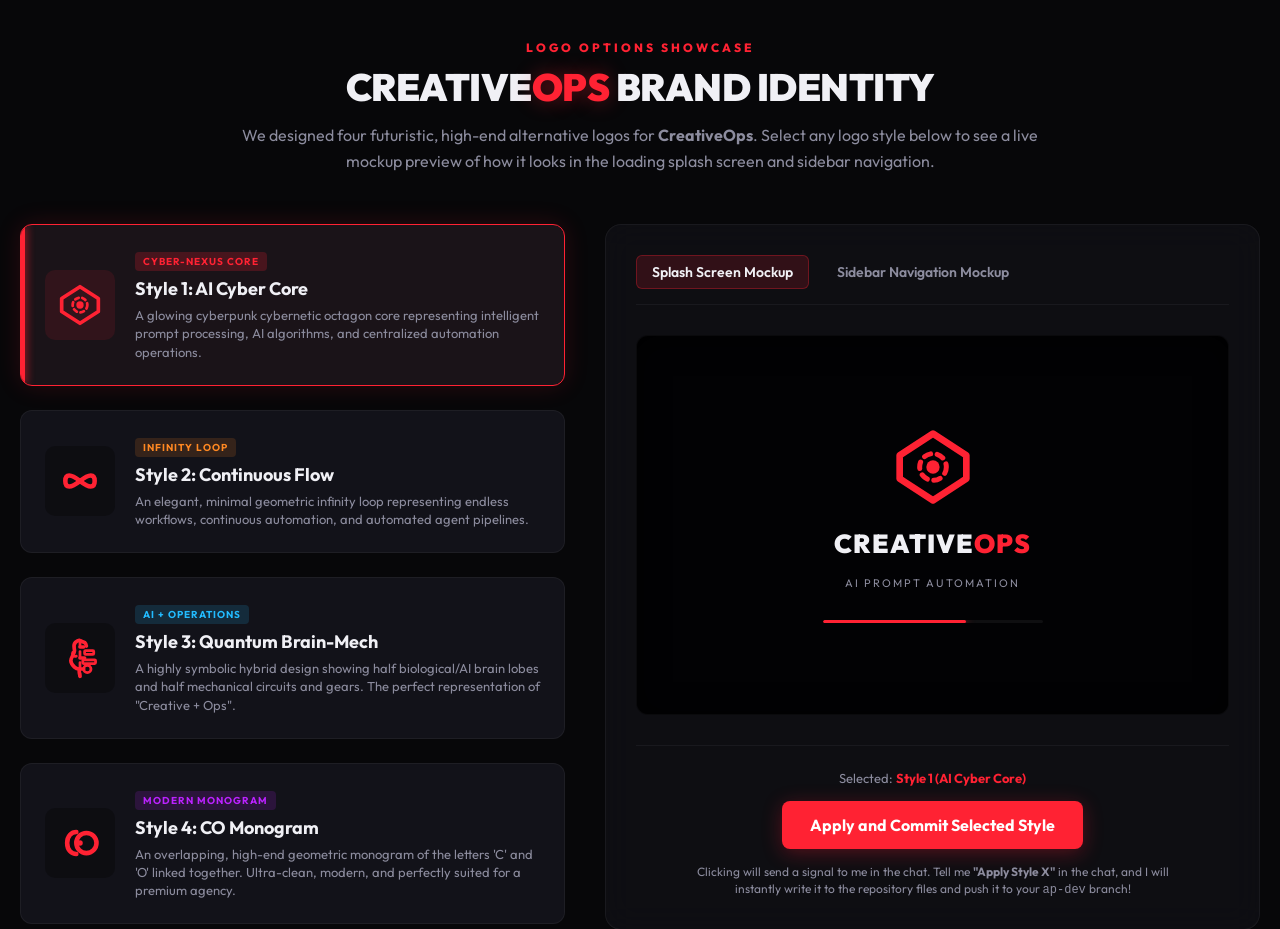
==== logo_demo.html @ c66b503f "feat: add interactive logo showcase demo page logo_demo.html" ====
<!DOCTYPE html>
<html lang="en">
<head>
  <meta charset="UTF-8">
  <meta name="viewport" content="width=device-width, initial-scale=1.0">
  <title>CreativeOps - Logo Style Showcase</title>
  <link rel="stylesheet" href="css/style.css">
  <style>
    :root {
      --showcase-glow-color: rgba(255, 34, 51, 0.6);
    }
    
    body {
      background-color: var(--bg-darker);
      color: var(--text-main);
      font-family: var(--font-sans);
      min-height: 100vh;
      overflow-x: hidden;
      padding: 40px 20px;
    }

    .demo-header {
      text-align: center;
      max-width: 800px;
      margin: 0 auto 50px auto;
    }

    .demo-header h1 {
      font-size: 38px;
      font-weight: 900;
      letter-spacing: -0.5px;
      margin-bottom: 12px;
      text-transform: uppercase;
    }

    .demo-header h1 span {
      color: var(--accent-red);
      text-shadow: 0 0 20px var(--accent-red-glow);
    }

    .demo-header p {
      color: var(--text-muted);
      font-size: 16px;
      line-height: 1.6;
    }

    .demo-container {
      display: grid;
      grid-template-columns: 1fr 1.2fr;
      gap: 40px;
      max-width: 1300px;
      margin: 0 auto;
    }

    @media (max-width: 1024px) {
      .demo-container {
        grid-template-columns: 1fr;
      }
    }

    /* Left Side: Choices Grid */
    .style-selection-column {
      display: flex;
      flex-direction: column;
      gap: 24px;
    }

    .style-card {
      background: var(--bg-card);
      border: 1px solid var(--border-subtle);
      border-radius: 12px;
      padding: 24px;
      cursor: pointer;
      transition: var(--transition-smooth);
      position: relative;
      overflow: hidden;
      display: flex;
      gap: 20px;
      align-items: center;
    }

    .style-card::before {
      content: '';
      position: absolute;
      top: 0;
      left: 0;
      width: 4px;
      height: 100%;
      background: transparent;
      transition: var(--transition-smooth);
    }

    .style-card:hover {
      transform: translateY(-2px);
      border-color: var(--border-active);
      box-shadow: 0 8px 30px rgba(0, 0, 0, 0.3);
      background: rgba(30, 30, 42, 0.8);
    }

    .style-card.active {
      border-color: var(--accent-red);
      box-shadow: 0 0 25px rgba(255, 34, 51, 0.15);
      background: rgba(35, 25, 30, 0.7);
    }

    .style-card.active::before {
      background: var(--accent-red);
      box-shadow: 0 0 10px var(--accent-red);
    }

    .card-icon-preview {
      width: 70px;
      height: 70px;
      background: rgba(0, 0, 0, 0.3);
      border-radius: 10px;
      display: flex;
      align-items: center;
      justify-content: center;
      flex-shrink: 0;
      transition: var(--transition-smooth);
    }

    .style-card:hover .card-icon-preview {
      background: rgba(255, 34, 51, 0.05);
    }

    .style-card.active .card-icon-preview {
      background: rgba(255, 34, 51, 0.1);
    }

    .card-icon-preview svg {
      width: 44px;
      height: 44px;
      transition: var(--transition-smooth);
    }

    .card-details {
      flex-grow: 1;
    }

    .style-badge {
      display: inline-block;
      font-size: 10px;
      font-weight: 700;
      text-transform: uppercase;
      letter-spacing: 1px;
      padding: 3px 8px;
      border-radius: 4px;
      margin-bottom: 6px;
      background: rgba(255, 255, 255, 0.05);
      color: var(--text-muted);
    }

    .style-card.active .style-badge {
      background: rgba(255, 34, 51, 0.2);
      color: var(--accent-red);
    }

    .card-details h3 {
      font-size: 18px;
      font-weight: 700;
      margin-bottom: 6px;
      color: var(--text-main);
    }

    .card-details p {
      font-size: 13px;
      color: var(--text-muted);
      line-height: 1.4;
    }

    /* Right Side: Interactive Mockups */
    .mockup-column {
      background: var(--bg-panel);
      border: 1px solid var(--border-subtle);
      border-radius: 16px;
      padding: 30px;
      display: flex;
      flex-direction: column;
      gap: 30px;
      position: sticky;
      top: 40px;
      backdrop-filter: blur(15px);
    }

    .mockup-tabs {
      display: flex;
      gap: 12px;
      border-bottom: 1px solid var(--border-subtle);
      padding-bottom: 15px;
    }

    .tab-btn {
      background: transparent;
      border: none;
      color: var(--text-muted);
      font-family: var(--font-sans);
      font-size: 14px;
      font-weight: 600;
      padding: 8px 16px;
      cursor: pointer;
      border-radius: 6px;
      transition: var(--transition-smooth);
    }

    .tab-btn:hover {
      color: var(--text-main);
      background: rgba(255, 255, 255, 0.03);
    }

    .tab-btn.active {
      color: var(--text-main);
      background: rgba(255, 34, 51, 0.15);
      box-shadow: inset 0 0 0 1px rgba(255, 34, 51, 0.3);
    }

    .mockup-display {
      background: #020204;
      border: 1px solid rgba(255, 255, 255, 0.03);
      border-radius: 12px;
      min-height: 380px;
      position: relative;
      overflow: hidden;
      display: flex;
      align-items: center;
      justify-content: center;
      box-shadow: inset 0 4px 30px rgba(0, 0, 0, 0.8);
    }

    /* Splash Screen Mockup Design */
    .splash-mockup {
      display: flex;
      flex-direction: column;
      align-items: center;
      justify-content: center;
      width: 100%;
      height: 100%;
      padding: 40px;
      transition: var(--transition-smooth);
    }

    .mockup-logo-container {
      display: flex;
      flex-direction: column;
      align-items: center;
      gap: 16px;
      margin-bottom: 30px;
    }

    .mockup-logo-icon {
      animation: pulse-glow-mockup 2s infinite alternate ease-in-out;
    }

    .mockup-logo-icon svg {
      width: 80px;
      height: 80px;
    }

    @keyframes pulse-glow-mockup {
      0% {
        transform: scale(0.97);
        filter: drop-shadow(0 0 5px rgba(255, 34, 51, 0.3));
      }
      100% {
        transform: scale(1.03);
        filter: drop-shadow(0 0 25px var(--showcase-glow-color));
      }
    }

    .mockup-title {
      font-size: 26px;
      font-weight: 900;
      letter-spacing: 1px;
    }

    .mockup-title span {
      color: var(--accent-red);
    }

    .mockup-progress-bar {
      width: 220px;
      height: 3px;
      background: rgba(255, 255, 255, 0.05);
      border-radius: 4px;
      overflow: hidden;
    }

    .mockup-progress-fill {
      height: 100%;
      width: 65%;
      background: var(--accent-red);
      box-shadow: 0 0 10px var(--accent-red);
      border-radius: 4px;
      animation: mock-progress 4s infinite ease-in-out;
    }

    @keyframes mock-progress {
      0% { width: 0%; }
      50% { width: 75%; }
      100% { width: 100%; }
    }

    /* Sidebar Navigation Mockup Design */
    .sidebar-mockup {
      display: flex;
      width: 100%;
      height: 100%;
      min-height: 380px;
      align-self: stretch;
    }

    .sidebar-mockup-left {
      width: 240px;
      background: #0b0b0e;
      border-right: 1px solid rgba(255, 255, 255, 0.04);
      padding: 20px 15px;
      display: flex;
      flex-direction: column;
      gap: 30px;
    }

    .sidebar-mockup-logo {
      display: flex;
      align-items: center;
      gap: 10px;
    }

    .sidebar-mockup-logo-icon svg {
      width: 32px;
      height: 32px;
    }

    .sidebar-mockup-logo-text {
      font-size: 18px;
      font-weight: 800;
      letter-spacing: 0.5px;
    }

    .sidebar-mockup-logo-text span {
      color: var(--accent-red);
    }

    .sidebar-mockup-nav {
      display: flex;
      flex-direction: column;
      gap: 6px;
    }

    .mock-nav-item {
      display: flex;
      align-items: center;
      gap: 10px;
      padding: 10px 12px;
      border-radius: 6px;
      font-size: 13px;
      color: var(--text-muted);
      font-weight: 500;
    }

    .mock-nav-item.active {
      background: rgba(255, 34, 51, 0.08);
      color: var(--text-main);
      border-left: 3px solid var(--accent-red);
    }

    .mock-nav-dot {
      width: 6px;
      height: 6px;
      background: var(--text-dim);
      border-radius: 50%;
    }

    .mock-nav-item.active .mock-nav-dot {
      background: var(--accent-red);
      box-shadow: 0 0 6px var(--accent-red);
    }

    .sidebar-mockup-right {
      flex-grow: 1;
      padding: 24px;
      display: flex;
      flex-direction: column;
      gap: 15px;
      background: #060608;
    }

    .mock-card {
      background: rgba(255, 255, 255, 0.02);
      border: 1px solid rgba(255, 255, 255, 0.04);
      border-radius: 8px;
      padding: 20px;
      height: 100px;
    }

    .mock-line {
      height: 8px;
      background: rgba(255, 255, 255, 0.05);
      border-radius: 4px;
      margin-bottom: 10px;
    }

    .mock-line.short {
      width: 60%;
    }

    /* Apply Section */
    .apply-section {
      border-top: 1px solid var(--border-subtle);
      padding-top: 24px;
      display: flex;
      flex-direction: column;
      gap: 15px;
      text-align: center;
    }

    .apply-btn {
      background: var(--accent-red);
      color: white;
      border: none;
      font-family: var(--font-sans);
      font-size: 16px;
      font-weight: 700;
      padding: 14px 28px;
      border-radius: 8px;
      cursor: pointer;
      transition: var(--transition-smooth);
      box-shadow: 0 4px 20px rgba(255, 34, 51, 0.3);
      display: inline-flex;
      align-items: center;
      justify-content: center;
      gap: 8px;
      align-self: center;
    }

    .apply-btn:hover {
      background: #ff4455;
      transform: translateY(-2px);
      box-shadow: 0 6px 25px rgba(255, 34, 51, 0.45);
    }

    .apply-btn:active {
      transform: translateY(0);
    }

    .selected-indicator {
      font-size: 13px;
      color: var(--text-muted);
    }

    .selected-indicator strong {
      color: var(--accent-red);
    }

    /* SVGs template definitions */
    .svg-template {
      display: none;
    }
  </style>
</head>
<body>

  <!-- Definitions of the custom SVG templates so we can clone them -->
  <div class="svg-template">
    
    <!-- STYLE 1: The Cyber-Nexus Core -->
    <div id="svg-style-1">
      <svg viewBox="0 0 24 24" style="fill: none; stroke: var(--accent-red); stroke-width: 2; stroke-linecap: round; stroke-linejoin: round;">
        <polygon points="12 2 22 8.5 22 15.5 12 22 2 15.5 2 8.5" />
        <circle cx="12" cy="12" r="4" stroke-width="1.5" stroke-dasharray="2,2"/>
        <circle cx="12" cy="12" r="2" fill="var(--accent-red)" stroke="none"/>
      </svg>
    </div>

    <!-- STYLE 2: The Infinite Flow -->
    <div id="svg-style-2">
      <svg viewBox="0 0 24 24" style="fill: none; stroke: var(--accent-red); stroke-width: 2.5; stroke-linecap: round; stroke-linejoin: round;">
        <path d="M4 12C4 8 7 8 12 12C17 16 20 16 20 12C20 8 17 8 12 12C7 16 4 16 4 12Z" />
      </svg>
    </div>

    <!-- STYLE 3: The Brain-Mech (AI + Ops) -->
    <div id="svg-style-3">
      <svg viewBox="0 0 24 24" style="fill: none; stroke: var(--accent-red); stroke-width: 2; stroke-linecap: round; stroke-linejoin: round;">
        <!-- Brain Curve (Left) -->
        <path d="M12 22C12 22 11.5 20 11.5 18C10.5 18 9.5 17.5 9 17C8 16 7 15 7 13.5C7 11.5 9 10 9 8C9 6.5 8 5 9.5 3.5C11 2 12 2.5 12 2.5" />
        <path d="M10 11C8.5 11.5 7.5 10 8 9" stroke-width="1.5" />
        <!-- Mechanical Circuit/Gear (Right) -->
        <path d="M12 2.5C13 3 14.5 3.5 14.5 3.5C15 4 15.5 5 15.5 5.5" />
        <rect x="14.5" y="8" width="5" height="2" rx="0.5" stroke-width="1.5" />
        <rect x="13.5" y="13" width="7" height="2" rx="0.5" stroke-width="1.5" />
        <circle cx="16" cy="18" r="2" stroke-width="1.5" />
        <line x1="12" y1="12" x2="14.5" y2="12" stroke-width="2" />
        <line x1="12" y1="6" x2="14" y2="6" stroke-width="2" />
        <line x1="12" y1="18" x2="14" y2="18" stroke-width="2" />
        <line x1="12" y1="2.5" x2="12" y2="22" stroke-dasharray="3,3" stroke-width="1.5" />
      </svg>
    </div>

    <!-- STYLE 4: Overlapping Geometric CO Monogram -->
    <div id="svg-style-4">
      <svg viewBox="0 0 24 24" style="fill: none; stroke: var(--accent-red); stroke-width: 2.5; stroke-linecap: round; stroke-linejoin: round;">
        <!-- C segment -->
        <path d="M10 6C7.5 6 5 8 5 12C5 16 7.5 18 10 18" />
        <!-- O segment -->
        <circle cx="15.5" cy="12" r="5.5" />
        <!-- Core node -->
        <circle cx="12" cy="12" r="1.5" fill="var(--accent-red)" stroke="none" />
      </svg>
    </div>

  </div>

  <div class="demo-header">
    <div style="font-size: 12px; font-weight: 800; color: var(--accent-red); letter-spacing: 3px; text-transform: uppercase; margin-bottom: 8px;">Logo Options Showcase</div>
    <h1>Creative<span>Ops</span> Brand Identity</h1>
    <p>We designed four futuristic, high-end alternative logos for <strong>CreativeOps</strong>. Select any logo style below to see a live mockup preview of how it looks in the loading splash screen and sidebar navigation.</p>
  </div>

  <div class="demo-container">

    <!-- Left side: The selections -->
    <div class="style-selection-column">
      
      <!-- Option 1 -->
      <div class="style-card active" data-style="1">
        <div class="card-icon-preview" id="preview-box-1"></div>
        <div class="card-details">
          <span class="style-badge">Cyber-Nexus Core</span>
          <h3>Style 1: AI Cyber Core</h3>
          <p>A glowing cyberpunk cybernetic octagon core representing intelligent prompt processing, AI algorithms, and centralized automation operations.</p>
        </div>
      </div>

      <!-- Option 2 -->
      <div class="style-card" data-style="2">
        <div class="card-icon-preview" id="preview-box-2"></div>
        <div class="card-details">
          <span class="style-badge" style="background: rgba(255, 136, 34, 0.15); color: #ff8822;">Infinity Loop</span>
          <h3>Style 2: Continuous Flow</h3>
          <p>An elegant, minimal geometric infinity loop representing endless workflows, continuous automation, and automated agent pipelines.</p>
        </div>
      </div>

      <!-- Option 3 -->
      <div class="style-card" data-style="3">
        <div class="card-icon-preview" id="preview-box-3"></div>
        <div class="card-details">
          <span class="style-badge" style="background: rgba(34, 187, 255, 0.15); color: #22bbff;">AI + Operations</span>
          <h3>Style 3: Quantum Brain-Mech</h3>
          <p>A highly symbolic hybrid design showing half biological/AI brain lobes and half mechanical circuits and gears. The perfect representation of "Creative + Ops".</p>
        </div>
      </div>

      <!-- Option 4 -->
      <div class="style-card" data-style="4">
        <div class="card-icon-preview" id="preview-box-4"></div>
        <div class="card-details">
          <span class="style-badge" style="background: rgba(187, 34, 255, 0.15); color: #bb22ff;">Modern Monogram</span>
          <h3>Style 4: CO Monogram</h3>
          <p>An overlapping, high-end geometric monogram of the letters 'C' and 'O' linked together. Ultra-clean, modern, and perfectly suited for a premium agency.</p>
        </div>
      </div>

    </div>

    <!-- Right side: The Live Previews -->
    <div class="mockup-column">
      <div class="mockup-tabs">
        <button class="tab-btn active" data-tab="splash">Splash Screen Mockup</button>
        <button class="tab-btn" data-tab="sidebar">Sidebar Navigation Mockup</button>
      </div>

      <!-- Main Display container -->
      <div class="mockup-display" id="mockup-container">
        
        <!-- Inside: SPLASH SCREEN (Default tab) -->
        <div class="splash-mockup" id="tab-content-splash">
          <div class="mockup-logo-container">
            <div class="mockup-logo-icon" id="mockup-splash-icon">
              <!-- Dynamically injected SVG -->
            </div>
            <h1 class="mockup-title">CREATIVE<span>OPS</span></h1>
            <p style="font-size: 11px; color: var(--text-muted); text-transform: uppercase; letter-spacing: 2px;">AI Prompt Automation</p>
          </div>
          <div class="mockup-progress-bar">
            <div class="mockup-progress-fill"></div>
          </div>
        </div>

        <!-- Inside: SIDEBAR NAVIGATION (Hidden tab) -->
        <div class="sidebar-mockup" id="tab-content-sidebar" style="display: none;">
          <div class="sidebar-mockup-left">
            <div class="sidebar-mockup-logo">
              <div class="sidebar-mockup-logo-icon" id="mockup-sidebar-icon">
                <!-- Dynamically injected SVG -->
              </div>
              <div class="sidebar-mockup-logo-text">Creative<span>Ops</span></div>
            </div>
            <div class="sidebar-mockup-nav">
              <div class="mock-nav-item active"><span class="mock-nav-dot"></span> Dashboard</div>
              <div class="mock-nav-item"><span class="mock-nav-dot"></span> WhatsApp Inbox</div>
              <div class="mock-nav-item"><span class="mock-nav-dot"></span> Client Database</div>
              <div class="mock-nav-item"><span class="mock-nav-dot"></span> Media Vault</div>
            </div>
          </div>
          <div class="sidebar-mockup-right">
            <div class="mock-card">
              <div class="mock-line"></div>
              <div class="mock-line short"></div>
            </div>
            <div class="mock-card">
              <div class="mock-line"></div>
              <div class="mock-line short"></div>
            </div>
          </div>
        </div>

      </div>

      <!-- Apply instructions / action -->
      <div class="apply-section">
        <div class="selected-indicator">Selected: <strong id="selected-style-text">Style 1 (AI Cyber Core)</strong></div>
        <button class="apply-btn" id="select-and-apply-btn">
          <span>Apply and Commit Selected Style</span>
        </button>
        <p style="font-size: 12px; color: var(--text-muted); max-width: 480px; margin: 0 auto; line-height: 1.4;">
          Clicking will send a signal to me in the chat. Tell me <strong>"Apply Style X"</strong> in the chat, and I will instantly write it to the repository files and push it to your <code>ap-dev</code> branch!
        </p>
      </div>

    </div>

  </div>

  <script>
    // State
    let currentStyle = '1';
    let currentTab = 'splash';

    const styleNames = {
      '1': 'Style 1 (AI Cyber Core)',
      '2': 'Style 2 (Continuous Flow)',
      '3': 'Style 3 (Quantum Brain-Mech)',
      '4': 'Style 4 (CO Monogram)'
    };

    // Load template SVGs into selection boxes initially
    document.addEventListener("DOMContentLoaded", () => {
      for (let i = 1; i <= 4; i++) {
        const svgContent = document.getElementById(`svg-style-${i}`).innerHTML;
        document.getElementById(`preview-box-${i}`).innerHTML = svgContent;
      }
      
      // Update interactive mockups initially
      updateMockupSVGs();
    });

    // Handle Selection Cards
    const cards = document.querySelectorAll(".style-card");
    cards.forEach(card => {
      card.addEventListener("click", () => {
        // Toggle Active Class
        cards.forEach(c => c.classList.remove("active"));
        card.classList.add("active");

        // Set State
        currentStyle = card.getAttribute("data-style");
        document.getElementById("selected-style-text").innerText = styleNames[currentStyle];
        
        // Update SVG Previews
        updateMockupSVGs();
      });
    });

    // Handle Tab Buttons
    const tabs = document.querySelectorAll(".tab-btn");
    tabs.forEach(tab => {
      tab.addEventListener("click", () => {
        tabs.forEach(t => t.classList.remove("active"));
        tab.classList.add("active");

        currentTab = tab.getAttribute("data-tab");
        
        const splashEl = document.getElementById("tab-content-splash");
        const sidebarEl = document.getElementById("tab-content-sidebar");

        if (currentTab === 'splash') {
          splashEl.style.display = "flex";
          sidebarEl.style.display = "none";
        } else {
          splashEl.style.display = "none";
          sidebarEl.style.display = "flex";
        }
      });
    });

    // Helper to sync SVGs to previews
    function updateMockupSVGs() {
      const activeSVG = document.getElementById(`svg-style-${currentStyle}`).innerHTML;
      
      // Apply color overrides to SVGs in mockups if needed
      document.getElementById("mockup-splash-icon").innerHTML = activeSVG;
      document.getElementById("mockup-sidebar-icon").innerHTML = activeSVG;
    }

    // Apply button behavior
    document.getElementById("select-and-apply-btn").addEventListener("click", () => {
      alert(`Awesome Choice! You selected: ${styleNames[currentStyle]}.\n\nPlease go back to the chat terminal and say: "Apply Style ${currentStyle}".\n\nI will instantly write the new SVG logo into index.html and app.js and push it for you!`);
    });
  </script>

</body>
</html>
---- css/style.css ----
/* Creative Operations Dashboard - Style Sheet System */
@import url('https://fonts.googleapis.com/css2?family=Outfit:wght@300;400;500;600;700;900&display=swap');

:root {
  --bg-darker: #070709;
  --bg-main: #0c0c10;
  --bg-panel: rgba(18, 18, 24, 0.7);
  --bg-card: rgba(26, 26, 34, 0.65);
  
  --accent-red: #ff2233;
  --accent-red-glow: rgba(255, 34, 51, 0.4);
  --accent-red-dim: #cc0018;
  
  --text-main: #f0f0f5;
  --text-muted: #8c8c9e;
  --text-dim: #5c5c6e;
  
  --border-glow: rgba(255, 34, 51, 0.15);
  --border-subtle: rgba(255, 255, 255, 0.05);
  --border-active: rgba(255, 34, 51, 0.35);

  --font-sans: 'Outfit', -apple-system, BlinkMacSystemFont, "Segoe UI", Roboto, sans-serif;
  --transition-smooth: all 0.3s cubic-bezier(0.4, 0, 0.2, 1);
}

/* Vector SVG Icon System */
.icon-svg {
  width: 20px;
  height: 20px;
  fill: none;
  stroke: currentColor;
  stroke-width: 2;
  stroke-linecap: round;
  stroke-linejoin: round;
  display: inline-block;
  vertical-align: middle;
}
.stat-icon .icon-svg {
  width: 32px;
  height: 32px;
  stroke: var(--accent-red);
}
.logo-icon .icon-svg {
  width: 32px;
  height: 32px;
  stroke: var(--accent-red);
  filter: drop-shadow(0 0 5px var(--accent-red-glow));
}
.nav-item-icon .icon-svg {
  margin-right: 4px;
}

/* Reset and Core Layout */
* {
  box-sizing: border-box;
  margin: 0;
  padding: 0;
}

body {
  background-color: var(--bg-main);
  color: var(--text-main);
  font-family: var(--font-sans);
  overflow: hidden;
  height: 100vh;
}

/* Custom Scrollbar */
::-webkit-scrollbar {
  width: 6px;
  height: 6px;
}
::-webkit-scrollbar-track {
  background: var(--bg-darker);
}
::-webkit-scrollbar-thumb {
  background: var(--accent-red-dim);
  border-radius: 4px;
}
::-webkit-scrollbar-thumb:hover {
  background: var(--accent-red);
}

/* App Main Layout */
.app-container {
  display: flex;
  height: 100vh;
  width: 100vw;
  position: relative;
}

/* Sidebar Navigation */
.sidebar {
  width: 250px;
  background-color: var(--bg-darker);
  border-right: 1px solid var(--border-subtle);
  display: flex;
  flex-direction: column;
  padding: 24px;
  z-index: 10;
}

.logo-section {
  display: flex;
  align-items: center;
  gap: 12px;
  margin-bottom: 40px;
}

.logo-icon {
  font-size: 28px;
  color: var(--accent-red);
  text-shadow: 0 0 10px var(--accent-red-glow);
  animation: pulse-glow 2s infinite;
}

.logo-text {
  font-weight: 700;
  font-size: 20px;
  letter-spacing: 0.5px;
}

.logo-text span {
  color: var(--accent-red);
  text-shadow: 0 0 5px var(--accent-red-glow);
}

.nav-menu {
  display: flex;
  flex-direction: column;
  gap: 8px;
  flex: 1;
}

.nav-item {
  display: flex;
  align-items: center;
  gap: 16px;
  padding: 14px 18px;
  background: none;
  border: 1px solid transparent;
  color: var(--text-muted);
  font-family: var(--font-sans);
  font-size: 15px;
  font-weight: 500;
  border-radius: 8px;
  cursor: pointer;
  text-align: left;
  transition: var(--transition-smooth);
}

.nav-item:hover {
  color: var(--text-main);
  background-color: rgba(255, 255, 255, 0.02);
}

.nav-item.active {
  color: var(--text-main);
  background-color: rgba(255, 34, 51, 0.05);
  border: 1px solid var(--border-glow);
  box-shadow: inset 0 0 8px rgba(255, 34, 51, 0.05);
}

.nav-item-icon {
  font-size: 18px;
}

.sidebar-footer {
  margin-top: auto;
}

.sim-toggle-btn {
  width: 100%;
  padding: 12px;
  background: transparent;
  border: 1px solid var(--accent-red-dim);
  border-radius: 8px;
  color: var(--accent-red);
  cursor: pointer;
  font-family: var(--font-sans);
  font-weight: 600;
  display: flex;
  align-items: center;
  justify-content: center;
  gap: 10px;
  transition: var(--transition-smooth);
}

.sim-toggle-btn:hover {
  background-color: var(--accent-red);
  color: var(--text-main);
  box-shadow: 0 0 15px var(--accent-red-glow);
}

/* Workspace Views Container */
.workspace {
  flex: 1;
  height: 100vh;
  position: relative;
  overflow: hidden;
}

.view-panel {
  position: absolute;
  top: 0;
  left: 0;
  width: 100%;
  height: 100%;
  display: none;
  flex-direction: column;
  padding: 30px;
  opacity: 0;
  transition: opacity 0.3s ease;
}

.view-panel.active {
  display: flex;
  opacity: 1;
}

.view-header {
  margin-bottom: 24px;
}

.view-header h1 {
  font-weight: 700;
  font-size: 28px;
}

.view-header p {
  color: var(--text-muted);
  font-size: 14px;
  margin-top: 4px;
}

/* Dashboard View Styles */
.stats-grid {
  display: grid;
  grid-template-columns: repeat(3, 1fr);
  gap: 24px;
  margin-bottom: 30px;
}

.stat-card {
  background: var(--bg-panel);
  backdrop-filter: blur(12px);
  border: 1px solid var(--border-subtle);
  border-radius: 12px;
  padding: 24px;
  display: flex;
  align-items: center;
  gap: 20px;
  position: relative;
  overflow: hidden;
  transition: var(--transition-smooth);
}

.stat-card:hover {
  background-color: rgba(255, 255, 255, 0.015);
  border-color: var(--accent-red-glow);
  box-shadow: 0 0 15px rgba(255, 34, 51, 0.1);
  transform: translateY(-2px);
}

.stat-card::before {
  content: '';
  position: absolute;
  top: 0;
  left: 0;
  width: 3px;
  height: 100%;
  background: var(--accent-red);
  box-shadow: 0 0 10px var(--accent-red-glow);
}

.stat-icon {
  font-size: 32px;
  background: rgba(255, 34, 51, 0.05);
  width: 60px;
  height: 60px;
  display: flex;
  align-items: center;
  justify-content: center;
  border-radius: 10px;
  border: 1px solid var(--border-glow);
}

.stat-info {
  display: flex;
  flex-direction: column;
}

.stat-value {
  font-size: 30px;
  font-weight: 700;
  color: var(--text-main);
  line-height: 1.2;
}

.stat-label {
  color: var(--text-muted);
  font-size: 13px;
  text-transform: uppercase;
  letter-spacing: 0.5px;
}

.dashboard-content-box {
  flex: 1;
  background: var(--bg-panel);
  border: 1px solid var(--border-subtle);
  backdrop-filter: blur(12px);
  border-radius: 12px;
  padding: 24px;
  overflow: hidden;
  display: flex;
  flex-direction: column;
}

.box-title {
  font-size: 18px;
  font-weight: 600;
  margin-bottom: 16px;
}

.table-wrapper {
  overflow-y: auto;
  flex: 1;
}

.dashboard-table {
  width: 100%;
  border-collapse: collapse;
  text-align: left;
}

.dashboard-table th {
  padding: 12px;
  color: var(--text-muted);
  font-size: 12px;
  text-transform: uppercase;
  border-bottom: 1px solid var(--border-subtle);
}

.dashboard-table td {
  padding: 16px 12px;
  border-bottom: 1px solid var(--border-subtle);
  font-size: 14px;
}

.dashboard-table.compact td {
  padding: 8px 6px;
  font-size: 12px;
}

.dashboard-table.compact th {
  padding: 8px 6px;
  font-size: 10px;
}

.projects-table-wrapper.compact {
  border-radius: 4px;
}

.recent-prompt-row {
  transition: var(--transition-smooth);
}

.recent-prompt-row:hover {
  background-color: rgba(255, 255, 255, 0.015);
}

.table-client {
  display: flex;
  align-items: center;
  gap: 10px;
}

.client-dot {
  width: 8px;
  height: 8px;
  background-color: var(--accent-red);
  border-radius: 50%;
  box-shadow: 0 0 6px var(--accent-red);
}

.name-bold {
  font-weight: 600;
}

.sub-phone {
  font-size: 12px;
  color: var(--text-muted);
}

.category-badge {
  padding: 4px 10px;
  border-radius: 4px;
  font-size: 12px;
  font-weight: 500;
  background: rgba(255, 255, 255, 0.05);
  border: 1px solid var(--border-subtle);
  color: var(--text-muted);
}

.badge-midjourney {
  background: rgba(255, 34, 51, 0.05);
  color: #ff5566;
  border-color: rgba(255, 34, 51, 0.15);
}

.badge-runway-gen-3 {
  background: rgba(144, 52, 255, 0.08);
  color: #b070ff;
  border-color: rgba(144, 52, 255, 0.2);
}

.prompt-text-truncate {
  max-width: 350px;
  white-space: nowrap;
  overflow: hidden;
  text-overflow: ellipsis;
  color: var(--text-muted);
}

.status-badge {
  padding: 4px 8px;
  border-radius: 12px;
  font-size: 11px;
  font-weight: 600;
}

.status-completed {
  background-color: rgba(46, 204, 113, 0.1);
  color: #2ecc71;
  border: 1px solid rgba(46, 204, 113, 0.2);
}

.status-pending-manual-production {
  background-color: rgba(241, 196, 15, 0.1);
  color: #f1c40f;
  border: 1px solid rgba(241, 196, 15, 0.2);
}

.status-in-production {
  background-color: rgba(52, 152, 219, 0.1);
  color: #3498db;
  border: 1px solid rgba(52, 152, 219, 0.2);
}

.status-pending-approval {
  background-color: rgba(230, 126, 34, 0.1);
  color: #e67e22;
  border: 1px solid rgba(230, 126, 34, 0.2);
}

.action-btn {
  padding: 6px 12px;
  border: 1px solid var(--border-subtle);
  background: var(--bg-card);
  color: var(--text-main);
  border-radius: 4px;
  cursor: pointer;
  font-family: var(--font-sans);
  font-size: 12px;
  transition: var(--transition-smooth);
}

.action-btn:hover {
  background-color: var(--accent-red);
  border-color: var(--accent-red);
  box-shadow: 0 0 10px var(--accent-red-glow);
}

/* WhatsApp Inbox View Styles */
.inbox-grid {
  display: grid;
  grid-template-columns: 280px 1fr 320px;
  gap: 20px;
  flex: 1;
  overflow: hidden;
}

.inbox-panel {
  background: var(--bg-panel);
  border: 1px solid var(--border-subtle);
  border-radius: 12px;
  display: flex;
  flex-direction: column;
  overflow: hidden;
  min-height: 0;
}

/* Left Panel - Chat list */
.panel-header {
  padding: 18px;
  border-bottom: 1px solid var(--border-subtle);
}

.panel-header h3 {
  font-size: 16px;
  font-weight: 600;
}

.chat-list-scroller {
  flex: 1;
  overflow-y: auto;
}

.chat-list-card {
  display: flex;
  align-items: center;
  gap: 12px;
  padding: 16px;
  border-bottom: 1px solid var(--border-subtle);
  cursor: pointer;
  transition: var(--transition-smooth);
}

.chat-list-card:hover {
  background-color: rgba(255, 255, 255, 0.01);
}

.chat-list-card.active {
  background-color: rgba(255, 34, 51, 0.03);
  border-left: 3px solid var(--accent-red);
}

.chat-avatar {
  width: 44px;
  height: 44px;
  border-radius: 50%;
  background: var(--bg-card);
  border: 1px solid var(--border-glow);
  display: flex;
  align-items: center;
  justify-content: center;
  font-size: 20px;
}

.chat-card-info {
  flex: 1;
  overflow: hidden;
}

.chat-card-top {
  display: flex;
  justify-content: space-between;
  align-items: center;
  margin-bottom: 4px;
}

.chat-card-name {
  font-weight: 600;
  font-size: 14px;
}

.chat-card-time {
  font-size: 11px;
  color: var(--text-dim);
}

.chat-card-bottom {
  display: flex;
  justify-content: space-between;
  align-items: center;
}

.chat-card-preview {
  font-size: 12px;
  color: var(--text-muted);
  white-space: nowrap;
  overflow: hidden;
  text-overflow: ellipsis;
  width: 150px;
}

.unread-badge {
  background-color: var(--accent-red);
  color: var(--text-main);
  font-size: 10px;
  font-weight: 700;
  border-radius: 50%;
  width: 18px;
  height: 18px;
  display: flex;
  align-items: center;
  justify-content: center;
  box-shadow: 0 0 6px var(--accent-red-glow);
}

/* Center Panel - Chat Feed */
.chat-window-header {
  padding: 16px;
  border-bottom: 1px solid var(--border-subtle);
  display: flex;
  align-items: center;
  gap: 12px;
  background-color: rgba(255, 255, 255, 0.005);
}

.chat-window-feed {
  flex: 1;
  overflow-y: auto;
  padding: 20px;
  display: flex;
  flex-direction: column;
  gap: 16px;
  background-image: radial-gradient(var(--border-subtle) 1px, transparent 1px);
  background-size: 15px 15px;
}

.chat-message {
  display: flex;
  flex-direction: column;
  max-width: 75%;
}

.msg-client {
  align-self: flex-start;
}

.msg-me {
  align-self: flex-end;
}

.msg-bubble {
  padding: 12px 16px;
  border-radius: 12px;
  position: relative;
}

.msg-client .msg-bubble {
  background-color: var(--bg-card);
  border: 1px solid var(--border-subtle);
  border-bottom-left-radius: 2px;
}

.msg-me .msg-bubble {
  background-color: rgba(255, 34, 51, 0.05);
  border: 1px solid var(--border-active);
  border-bottom-right-radius: 2px;
}

.msg-text {
  font-size: 14px;
  line-height: 1.5;
}

.msg-time {
  display: block;
  font-size: 10px;
  color: var(--text-dim);
  text-align: right;
  margin-top: 4px;
}

.msg-media-container {
  border-radius: 8px;
  overflow: hidden;
  max-width: 220px;
}

.msg-img-preview {
  width: 100%;
  height: 150px;
  object-fit: cover;
  display: block;
}

.msg-video-preview {
  width: 100%;
  max-height: 150px;
  background-color: #000;
}

.msg-caption {
  padding: 8px;
  font-size: 13px;
  background: rgba(0, 0, 0, 0.2);
}

.msg-audio-container {
  display: flex;
  align-items: center;
  gap: 12px;
  min-width: 180px;
}

.audio-play-btn {
  background: var(--accent-red);
  border: none;
  width: 32px;
  height: 32px;
  border-radius: 50%;
  color: var(--text-main);
  cursor: pointer;
  display: flex;
  align-items: center;
  justify-content: center;
  box-shadow: 0 0 8px var(--accent-red-glow);
}

.audio-wave {
  display: flex;
  align-items: center;
  gap: 3px;
  flex: 1;
}

.wave-bar {
  width: 3px;
  height: 14px;
  background-color: var(--text-dim);
  border-radius: 2px;
}

.audio-wave.animating .wave-bar {
  background-color: var(--accent-red);
  animation: audio-pulse 1.2s infinite ease-in-out;
}

.audio-wave.animating .wave-bar:nth-child(2) { animation-delay: 0.15s; }
.audio-wave.animating .wave-bar:nth-child(3) { animation-delay: 0.3s; }
.audio-wave.animating .wave-bar:nth-child(4) { animation-delay: 0.45s; }
.audio-wave.animating .wave-bar:nth-child(5) { animation-delay: 0.1s; }
.audio-wave.animating .wave-bar:nth-child(6) { animation-delay: 0.25s; }
.audio-wave.animating .wave-bar:nth-child(7) { animation-delay: 0.35s; }
.audio-wave.animating .wave-bar:nth-child(8) { animation-delay: 0.5s; }

.audio-duration {
  font-size: 11px;
  color: var(--text-muted);
}

/* Right Panel - Client Profile & AI Generator */
.profile-section {
  padding: 18px;
  border-bottom: 1px solid var(--border-subtle);
}

.profile-section h4 {
  font-size: 13px;
  color: var(--text-muted);
  text-transform: uppercase;
  letter-spacing: 0.5px;
  margin-bottom: 10px;
}

.brand-swatch-container {
  display: flex;
  gap: 8px;
  margin-bottom: 12px;
}

.brand-swatch {
  width: 24px;
  height: 24px;
  border-radius: 4px;
  border: 1px solid var(--border-subtle);
}

.brand-swatch.large {
  width: 36px;
  height: 36px;
}

.brand-detail {
  font-size: 12px;
  color: var(--text-muted);
  margin-top: 4px;
}

.direction-notes {
  font-size: 13px;
  line-height: 1.5;
  color: var(--text-muted);
}

.ai-engine-card {
  flex: 1;
  display: flex;
  flex-direction: column;
  background-image: linear-gradient(180deg, var(--bg-panel) 0%, rgba(255, 34, 51, 0.01) 100%);
  position: relative;
  min-height: 0;
}

.ai-engine-card::before {
  content: '';
  position: absolute;
  top: 0;
  left: 0;
  width: 100%;
  height: 1px;
  background: linear-gradient(90deg, transparent, var(--accent-red), transparent);
}

.ai-output-box {
  flex: 1;
  padding: 18px;
  overflow-y: auto;
  display: flex;
  flex-direction: column;
  min-height: 0;
}

/* AI Generation Loading States */
.ai-loader-container {
  display: flex;
  flex-direction: column;
  align-items: center;
  justify-content: center;
  flex: 1;
  gap: 16px;
}

.glowing-spinner {
  width: 40px;
  height: 40px;
  border: 3px solid rgba(255, 34, 51, 0.1);
  border-top-color: var(--accent-red);
  border-radius: 50%;
  animation: spin 0.8s linear infinite;
  box-shadow: 0 0 15px var(--accent-red-glow);
}

.ai-loading-text {
  font-size: 13px;
  color: var(--text-muted);
  text-align: center;
  line-height: 1.4;
}

.ai-success-prompt, .ai-history-prompt {
  display: flex;
  flex-direction: column;
  gap: 12px;
  flex: 1;
  min-height: 0;
}

.prompt-meta {
  display: flex;
  justify-content: space-between;
  align-items: center;
}

.prompt-badge {
  font-size: 11px;
  font-weight: 600;
  color: var(--accent-red);
  background: rgba(255, 34, 51, 0.08);
  padding: 3px 8px;
  border-radius: 4px;
}

.engine-badge {
  font-size: 11px;
  font-weight: 500;
  padding: 3px 8px;
  border-radius: 4px;
  background: rgba(255,255,255,0.05);
}

.prompt-box-text {
  background-color: var(--bg-darker);
  border: 1px solid var(--border-subtle);
  border-radius: 8px;
  padding: 16px;
  font-size: 13px;
  line-height: 1.6;
  font-family: monospace;
  color: var(--text-main);
  flex: 1;
  overflow-y: auto;
  user-select: all;
  border-left: 2px solid var(--accent-red);
}

.prompt-actions {
  display: flex;
  align-items: center;
  gap: 12px;
  position: relative;
}

.primary-red-btn {
  width: 100%;
  padding: 10px;
  background: var(--accent-red);
  border: none;
  border-radius: 6px;
  color: var(--text-main);
  font-family: var(--font-sans);
  font-weight: 600;
  cursor: pointer;
  transition: var(--transition-smooth);
}

.primary-red-btn:hover {
  background: #ff4455;
  box-shadow: 0 0 15px var(--accent-red-glow);
}

.toast-indicator {
  position: absolute;
  bottom: 120%;
  left: 50%;
  transform: translateX(-50%);
  background-color: #2ecc71;
  color: white;
  padding: 6px 12px;
  border-radius: 4px;
  font-size: 12px;
  font-weight: 600;
  opacity: 0;
  pointer-events: none;
  transition: var(--transition-smooth);
}

.toast-indicator.show {
  opacity: 1;
  bottom: 130%;
}

.toast-feedback {
  position: absolute;
  background-color: #2ecc71;
  color: white;
  padding: 6px 12px;
  border-radius: 4px;
  font-size: 12px;
  font-weight: 600;
  z-index: 1000;
  animation: fade-up-out 1.5s forwards;
}

.ai-waiting-state {
  display: flex;
  flex-direction: column;
  align-items: center;
  justify-content: center;
  flex: 1;
  color: var(--text-dim);
  text-align: center;
  gap: 12px;
}

.waiting-icon {
  font-size: 40px;
  opacity: 0.2;
}

.history-foot {
  font-size: 11px;
  color: var(--text-dim);
  text-align: center;
}

/* Clients Database Tab */
.clients-grid {
  display: grid;
  grid-template-columns: 280px 1fr 1fr;
  gap: 20px;
  flex: 1;
  overflow: hidden;
}

.clients-list-card {
  background: var(--bg-panel);
  border: 1px solid var(--border-subtle);
  border-radius: 12px;
  overflow-y: auto;
}

.client-profile-row {
  display: flex;
  align-items: center;
  gap: 14px;
  padding: 18px;
  border-bottom: 1px solid var(--border-subtle);
  cursor: pointer;
  transition: var(--transition-smooth);
}

.client-profile-row:hover {
  background-color: rgba(255, 255, 255, 0.01);
}

.client-profile-row.active {
  background-color: rgba(255, 34, 51, 0.04);
  border-left: 3px solid var(--accent-red);
}

.client-row-info {
  flex: 1;
}

.client-row-name {
  font-weight: 600;
  font-size: 15px;
}

.client-row-phone {
  font-size: 12px;
  color: var(--text-muted);
}

.client-details-pane {
  background: var(--bg-panel);
  border: 1px solid var(--border-subtle);
  border-radius: 12px;
  padding: 30px;
  overflow-y: auto;
  min-height: 0;
}

.client-details-header {
  display: flex;
  align-items: center;
  gap: 20px;
  margin-bottom: 30px;
}

.details-avatar {
  width: 64px;
  height: 64px;
  border-radius: 50%;
  background: var(--bg-card);
  border: 1px solid var(--border-glow);
  display: flex;
  align-items: center;
  justify-content: center;
  font-size: 32px;
}

.details-grid {
  display: grid;
  grid-template-columns: 1fr 1fr;
  gap: 24px;
  margin-bottom: 30px;
}

.details-card {
  padding: 20px;
  border-radius: 8px;
  background: var(--bg-card);
  border: 1px solid var(--border-subtle);
}

.details-card h3, .details-section h3 {
  font-size: 16px;
  font-weight: 600;
  margin-bottom: 14px;
  color: var(--accent-red);
}

.details-section {
  margin-bottom: 30px;
}

.projects-table-wrapper {
  background: var(--bg-card);
  border: 1px solid var(--border-subtle);
  border-radius: 8px;
  overflow: hidden;
}

.status-select-action {
  background: var(--bg-darker);
  border: 1px solid var(--border-subtle);
  color: var(--text-main);
  padding: 4px 8px;
  border-radius: 4px;
  font-family: var(--font-sans);
  font-size: 12px;
}

.prompt-history-cards {
  display: flex;
  flex-direction: column;
  gap: 16px;
}

.prompt-history-card {
  padding: 20px;
  background-color: var(--bg-card);
  border: 1px solid var(--border-subtle);
  border-radius: 8px;
  display: flex;
  flex-direction: column;
  gap: 8px;
}

.history-card-header {
  display: flex;
  justify-content: space-between;
  align-items: center;
}

.history-card-date {
  font-size: 12px;
  color: var(--text-muted);
}

.history-card-msg {
  font-size: 13px;
  color: var(--text-muted);
  font-style: italic;
}

.history-card-prompt {
  background: var(--bg-darker);
  border: 1px solid var(--border-subtle);
  padding: 12px;
  font-family: monospace;
  font-size: 12px;
  border-radius: 6px;
  user-select: all;
  border-left: 2px solid var(--accent-red);
}

.history-card-actions {
  display: flex;
  justify-content: flex-end;
}

/* Media Vault View */
.media-vault-scroll {
  flex: 1;
  overflow-y: auto;
}

.media-grid {
  display: grid;
  grid-template-columns: repeat(auto-fill, minmax(260px, 1fr));
  gap: 24px;
  padding: 4px;
}

.media-card {
  position: relative;
  border-radius: 12px;
  overflow: hidden;
  height: 200px;
  background: var(--bg-panel);
  border: 1px solid var(--border-subtle);
}

.media-card-img {
  width: 100%;
  height: 100%;
  object-fit: cover;
  transition: transform 0.5s ease;
}

.media-card:hover .media-card-img {
  transform: scale(1.08);
}

.media-card-overlay {
  position: absolute;
  top: 0;
  left: 0;
  width: 100%;
  height: 100%;
  background: linear-gradient(to top, rgba(12, 12, 16, 0.95) 0%, rgba(12, 12, 16, 0.4) 60%, rgba(12, 12, 16, 0.1) 100%);
  opacity: 0;
  display: flex;
  flex-direction: column;
  justify-content: flex-end;
  padding: 16px;
  transition: opacity 0.3s ease;
}

.media-card:hover .media-card-overlay {
  opacity: 1;
}

.media-card-overlay h4 {
  font-size: 15px;
  font-weight: 600;
}

.media-date {
  font-size: 11px;
  color: var(--text-muted);
  margin-bottom: 6px;
}

.media-prompt-ref {
  font-size: 11px;
  color: var(--text-muted);
  white-space: nowrap;
  overflow: hidden;
  text-overflow: ellipsis;
  margin-bottom: 12px;
}

.media-copy-btn {
  padding: 6px;
  font-size: 11px;
  background: var(--accent-red);
  color: white;
  border: none;
}

/* Simulation Drawer Control Panel */
.simulator-panel {
  position: fixed;
  top: 0;
  right: -380px;
  width: 380px;
  height: 100%;
  background: rgba(12, 12, 16, 0.95);
  backdrop-filter: blur(20px);
  border-left: 1px solid var(--border-active);
  box-shadow: -10px 0 30px rgba(0, 0, 0, 0.5);
  z-index: 100;
  display: flex;
  flex-direction: column;
  transition: right 0.4s cubic-bezier(0.4, 0, 0.2, 1);
}

.simulator-panel.open {
  right: 0;
}

.simulator-header {
  padding: 20px;
  border-bottom: 1px solid var(--border-subtle);
  display: flex;
  justify-content: space-between;
  align-items: center;
}

.simulator-header h3 {
  font-size: 18px;
  color: var(--accent-red);
}

.close-btn {
  background: transparent;
  border: none;
  font-size: 24px;
  color: var(--text-muted);
  cursor: pointer;
}

.simulator-scroller {
  flex: 1;
  overflow-y: auto;
  padding: 20px;
  display: flex;
  flex-direction: column;
  gap: 16px;
}

.simulator-card {
  padding: 16px;
  border-radius: 8px;
  background: rgba(255, 255, 255, 0.02);
  border: 1px solid var(--border-subtle);
  display: flex;
  flex-direction: column;
  gap: 10px;
}

.sim-header {
  display: flex;
  justify-content: space-between;
  align-items: center;
}

.sim-client {
  font-weight: 600;
  font-size: 13px;
}

.sim-lang {
  font-size: 10px;
  padding: 2px 6px;
  background: rgba(255, 255, 255, 0.05);
  border-radius: 4px;
  color: var(--text-muted);
}

.sim-body {
  font-style: italic;
  font-size: 12px;
  color: var(--text-muted);
  line-height: 1.4;
}

/* Splash/Loading Screen */
.splash-container {
  position: fixed;
  top: 0;
  left: 0;
  width: 100vw;
  height: 100vh;
  background-color: var(--bg-darker);
  z-index: 1000;
  display: flex;
  flex-direction: column;
  align-items: center;
  justify-content: center;
  transition: opacity 0.6s ease;
}

.splash-container.fade-out {
  opacity: 0;
  pointer-events: none;
}

.splash-logo-container {
  display: flex;
  flex-direction: column;
  align-items: center;
  gap: 16px;
  margin-bottom: 40px;
}

.splash-logo {
  font-size: 70px;
  color: var(--accent-red);
  text-shadow: 0 0 30px var(--accent-red-glow);
  animation: pulse-glow-huge 1.8s infinite alternate ease-in-out;
}

.splash-title {
  font-size: 24px;
  font-weight: 800;
  letter-spacing: 1px;
}

.splash-title span {
  color: var(--accent-red);
}

.splash-loader-bar {
  width: 250px;
  height: 3px;
  background-color: rgba(255, 255, 255, 0.05);
  border-radius: 4px;
  position: relative;
  overflow: hidden;
  margin-bottom: 30px;
}

.splash-loader-progress {
  position: absolute;
  left: 0;
  top: 0;
  height: 100%;
  width: 0%;
  background-color: var(--accent-red);
  box-shadow: 0 0 10px var(--accent-red);
  animation: progress-fill 2.8s forwards cubic-bezier(0.1, 0.8, 0.25, 1);
}

.splash-console {
  width: 480px;
  height: 120px;
  background-color: rgba(0, 0, 0, 0.4);
  border: 1px solid var(--border-subtle);
  border-radius: 6px;
  padding: 12px 18px;
  font-family: monospace;
  font-size: 11px;
  color: var(--text-muted);
  overflow-y: auto;
}

.log-line {
  margin-bottom: 4px;
}

.log-tag {
  color: var(--accent-red);
  font-weight: 700;
}

/* Animations */
@keyframes pulse-glow {
  0%, 100% {
    transform: scale(1);
    filter: drop-shadow(0 0 2px var(--accent-red-glow));
  }
  50% {
    transform: scale(1.05);
    filter: drop-shadow(0 0 8px var(--accent-red));
  }
}

@keyframes pulse-glow-huge {
  0% {
    transform: scale(0.95);
    filter: drop-shadow(0 0 5px var(--accent-red-glow));
  }
  100% {
    transform: scale(1.05);
    filter: drop-shadow(0 0 25px var(--accent-red));
  }
}

@keyframes progress-fill {
  0% { width: 0%; }
  15% { width: 12%; }
  45% { width: 40%; }
  70% { width: 75%; }
  90% { width: 95%; }
  100% { width: 100%; }
}

@keyframes spin {
  100% { transform: rotate(360deg); }
}

@keyframes audio-pulse {
  0%, 100% { transform: scaleY(0.4); }
  50% { transform: scaleY(1.3); }
}

@keyframes fade-up-out {
  0% {
    opacity: 0;
    transform: translateY(10px);
  }
  15% {
    opacity: 1;
    transform: translateY(0);
  }
  80% {
    opacity: 1;
  }
  100% {
    opacity: 0;
    transform: translateY(-10px);
  }
}

.animate-slide-up {
  animation: slide-up 0.4s cubic-bezier(0.4, 0, 0.2, 1) forwards;
}

.animate-zoom-in {
  animation: zoom-in 0.3s cubic-bezier(0.4, 0, 0.2, 1) forwards;
}

@keyframes slide-up {
  0% {
    opacity: 0;
    transform: translateY(10px);
  }
  100% {
    opacity: 1;
    transform: translateY(0);
  }
}

@keyframes zoom-in {
  0% {
    opacity: 0;
    transform: scale(0.95);
  }
  100% {
    opacity: 1;
    transform: scale(1);
  }
}

.empty-state {
  text-align: center;
  padding: 40px;
  color: var(--text-dim);
  font-style: italic;
  font-size: 14px;
}
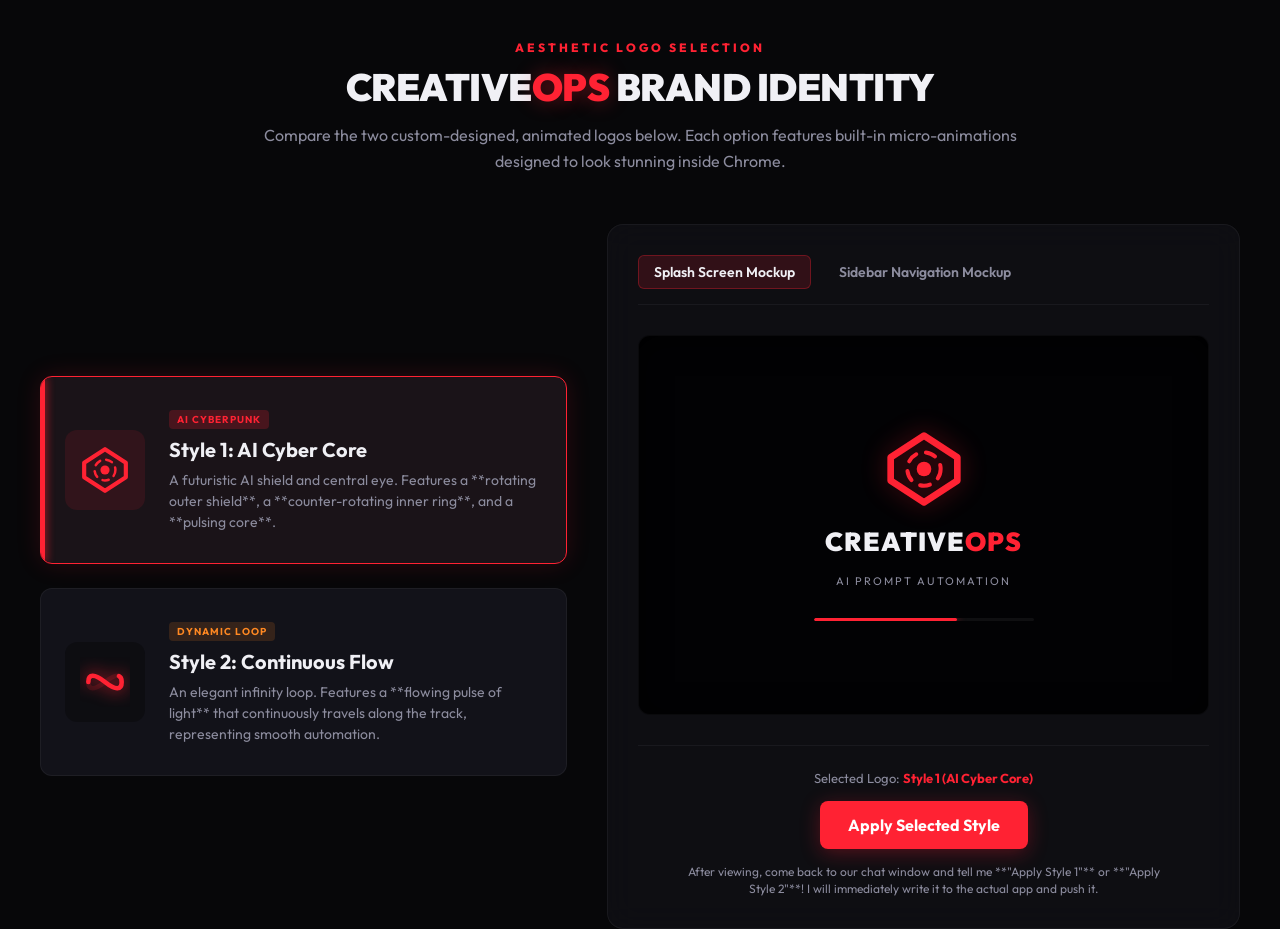
==== commit c33f9633: "feat: simplify to two beautifully animated logos on showcase page" ====
--- a/logo_demo.html
+++ b/logo_demo.html
@@ -3,7 +3,7 @@
 <head>
   <meta charset="UTF-8">
   <meta name="viewport" content="width=device-width, initial-scale=1.0">
-  <title>CreativeOps - Logo Style Showcase</title>
+  <title>CreativeOps - Logo Options</title>
   <link rel="stylesheet" href="css/style.css">
   <style>
     :root {
@@ -48,7 +48,7 @@
       display: grid;
       grid-template-columns: 1fr 1.2fr;
       gap: 40px;
-      max-width: 1300px;
+      max-width: 1200px;
       margin: 0 auto;
     }
 
@@ -58,24 +58,25 @@
       }
     }
 
-    /* Left Side: Choices Grid */
+    /* Left Side: Choices Grid - Exactly 2 Beautiful Cards */
     .style-selection-column {
       display: flex;
       flex-direction: column;
       gap: 24px;
+      justify-content: center;
     }
 
     .style-card {
       background: var(--bg-card);
       border: 1px solid var(--border-subtle);
       border-radius: 12px;
-      padding: 24px;
+      padding: 30px 24px;
       cursor: pointer;
       transition: var(--transition-smooth);
       position: relative;
       overflow: hidden;
       display: flex;
-      gap: 20px;
+      gap: 24px;
       align-items: center;
     }
 
@@ -109,10 +110,10 @@
     }
 
     .card-icon-preview {
-      width: 70px;
-      height: 70px;
+      width: 80px;
+      height: 80px;
       background: rgba(0, 0, 0, 0.3);
-      border-radius: 10px;
+      border-radius: 12px;
       display: flex;
       align-items: center;
       justify-content: center;
@@ -129,9 +130,8 @@
     }
 
     .card-icon-preview svg {
-      width: 44px;
-      height: 44px;
-      transition: var(--transition-smooth);
+      width: 50px;
+      height: 50px;
     }
 
     .card-details {
@@ -146,7 +146,7 @@
       letter-spacing: 1px;
       padding: 3px 8px;
       border-radius: 4px;
-      margin-bottom: 6px;
+      margin-bottom: 8px;
       background: rgba(255, 255, 255, 0.05);
       color: var(--text-muted);
     }
@@ -157,16 +157,16 @@
     }
 
     .card-details h3 {
-      font-size: 18px;
+      font-size: 20px;
       font-weight: 700;
-      margin-bottom: 6px;
+      margin-bottom: 8px;
       color: var(--text-main);
     }
 
     .card-details p {
-      font-size: 13px;
+      font-size: 14px;
       color: var(--text-muted);
-      line-height: 1.4;
+      line-height: 1.5;
     }
 
     /* Right Side: Interactive Mockups */
@@ -248,23 +248,14 @@
     }
 
     .mockup-logo-icon {
-      animation: pulse-glow-mockup 2s infinite alternate ease-in-out;
+      width: 80px;
+      height: 80px;
     }
 
     .mockup-logo-icon svg {
       width: 80px;
       height: 80px;
-    }
-
-    @keyframes pulse-glow-mockup {
-      0% {
-        transform: scale(0.97);
-        filter: drop-shadow(0 0 5px rgba(255, 34, 51, 0.3));
-      }
-      100% {
-        transform: scale(1.03);
-        filter: drop-shadow(0 0 25px var(--showcase-glow-color));
-      }
+      filter: drop-shadow(0 0 12px var(--accent-red-glow));
     }
 
     .mockup-title {
@@ -328,6 +319,7 @@
     .sidebar-mockup-logo-icon svg {
       width: 32px;
       height: 32px;
+      filter: drop-shadow(0 0 5px var(--accent-red-glow));
     }
 
     .sidebar-mockup-logo-text {
@@ -451,6 +443,27 @@
       color: var(--accent-red);
     }
 
+    /* Embedded SVG animations */
+    @keyframes spin-clockwise {
+      from { transform: rotate(0deg); }
+      to { transform: rotate(360deg); }
+    }
+
+    @keyframes spin-counter {
+      from { transform: rotate(360deg); }
+      to { transform: rotate(0deg); }
+    }
+
+    @keyframes pulse-core {
+      0% { transform: scale(0.85); opacity: 0.7; }
+      100% { transform: scale(1.15); opacity: 1; }
+    }
+
+    @keyframes travel-glow {
+      0% { stroke-dashoffset: 120; }
+      100% { stroke-dashoffset: 0; }
+    }
+
     /* SVGs template definitions */
     .svg-template {
       display: none;
@@ -462,72 +475,49 @@
   <!-- Definitions of the custom SVG templates so we can clone them -->
   <div class="svg-template">
     
-    <!-- STYLE 1: The Cyber-Nexus Core -->
+    <!-- STYLE 1: Animated Cyber-Nexus Core -->
     <div id="svg-style-1">
       <svg viewBox="0 0 24 24" style="fill: none; stroke: var(--accent-red); stroke-width: 2; stroke-linecap: round; stroke-linejoin: round;">
-        <polygon points="12 2 22 8.5 22 15.5 12 22 2 15.5 2 8.5" />
-        <circle cx="12" cy="12" r="4" stroke-width="1.5" stroke-dasharray="2,2"/>
-        <circle cx="12" cy="12" r="2" fill="var(--accent-red)" stroke="none"/>
+        <!-- Rotating Outer Cyber Shield -->
+        <polygon points="12 2 22 8.5 22 15.5 12 22 2 15.5 2 8.5" style="transform-origin: center; animation: spin-clockwise 12s infinite linear;" />
+        <!-- Counter-Rotating Ring -->
+        <circle cx="12" cy="12" r="5" stroke-width="1.2" stroke-dasharray="3,3" style="transform-origin: center; animation: spin-counter 6s infinite linear;" />
+        <!-- Pulsing AI Eye Core -->
+        <circle cx="12" cy="12" r="2.2" fill="var(--accent-red)" stroke="none" style="transform-origin: center; animation: pulse-core 1.5s infinite alternate ease-in-out;" />
       </svg>
     </div>
 
-    <!-- STYLE 2: The Infinite Flow -->
+    <!-- STYLE 2: Animated Infinite Flow -->
     <div id="svg-style-2">
-      <svg viewBox="0 0 24 24" style="fill: none; stroke: var(--accent-red); stroke-width: 2.5; stroke-linecap: round; stroke-linejoin: round;">
-        <path d="M4 12C4 8 7 8 12 12C17 16 20 16 20 12C20 8 17 8 12 12C7 16 4 16 4 12Z" />
+      <svg viewBox="0 0 24 24" style="fill: none; stroke: var(--accent-red); stroke-width: 2.2; stroke-linecap: round; stroke-linejoin: round;">
+        <!-- Underlay dim path -->
+        <path d="M4 12C4 8 7 8 12 12C17 16 20 16 20 12C20 8 17 8 12 12C7 16 4 16 4 12Z" style="opacity: 0.15;" />
+        <!-- Glowing animated overlay path -->
+        <path d="M4 12C4 8 7 8 12 12C17 16 20 16 20 12C20 8 17 8 12 12C7 16 4 16 4 12Z" 
+              style="stroke-dasharray: 25, 45; stroke-dashoffset: 70; animation: travel-glow 3s infinite linear; filter: drop-shadow(0 0 4px var(--accent-red));" />
       </svg>
     </div>
 
-    <!-- STYLE 3: The Brain-Mech (AI + Ops) -->
-    <div id="svg-style-3">
-      <svg viewBox="0 0 24 24" style="fill: none; stroke: var(--accent-red); stroke-width: 2; stroke-linecap: round; stroke-linejoin: round;">
-        <!-- Brain Curve (Left) -->
-        <path d="M12 22C12 22 11.5 20 11.5 18C10.5 18 9.5 17.5 9 17C8 16 7 15 7 13.5C7 11.5 9 10 9 8C9 6.5 8 5 9.5 3.5C11 2 12 2.5 12 2.5" />
-        <path d="M10 11C8.5 11.5 7.5 10 8 9" stroke-width="1.5" />
-        <!-- Mechanical Circuit/Gear (Right) -->
-        <path d="M12 2.5C13 3 14.5 3.5 14.5 3.5C15 4 15.5 5 15.5 5.5" />
-        <rect x="14.5" y="8" width="5" height="2" rx="0.5" stroke-width="1.5" />
-        <rect x="13.5" y="13" width="7" height="2" rx="0.5" stroke-width="1.5" />
-        <circle cx="16" cy="18" r="2" stroke-width="1.5" />
-        <line x1="12" y1="12" x2="14.5" y2="12" stroke-width="2" />
-        <line x1="12" y1="6" x2="14" y2="6" stroke-width="2" />
-        <line x1="12" y1="18" x2="14" y2="18" stroke-width="2" />
-        <line x1="12" y1="2.5" x2="12" y2="22" stroke-dasharray="3,3" stroke-width="1.5" />
-      </svg>
-    </div>
-
-    <!-- STYLE 4: Overlapping Geometric CO Monogram -->
-    <div id="svg-style-4">
-      <svg viewBox="0 0 24 24" style="fill: none; stroke: var(--accent-red); stroke-width: 2.5; stroke-linecap: round; stroke-linejoin: round;">
-        <!-- C segment -->
-        <path d="M10 6C7.5 6 5 8 5 12C5 16 7.5 18 10 18" />
-        <!-- O segment -->
-        <circle cx="15.5" cy="12" r="5.5" />
-        <!-- Core node -->
-        <circle cx="12" cy="12" r="1.5" fill="var(--accent-red)" stroke="none" />
-      </svg>
-    </div>
-
   </div>
 
   <div class="demo-header">
-    <div style="font-size: 12px; font-weight: 800; color: var(--accent-red); letter-spacing: 3px; text-transform: uppercase; margin-bottom: 8px;">Logo Options Showcase</div>
+    <div style="font-size: 12px; font-weight: 800; color: var(--accent-red); letter-spacing: 3px; text-transform: uppercase; margin-bottom: 8px;">Aesthetic Logo Selection</div>
     <h1>Creative<span>Ops</span> Brand Identity</h1>
-    <p>We designed four futuristic, high-end alternative logos for <strong>CreativeOps</strong>. Select any logo style below to see a live mockup preview of how it looks in the loading splash screen and sidebar navigation.</p>
+    <p>Compare the two custom-designed, animated logos below. Each option features built-in micro-animations designed to look stunning inside Chrome.</p>
   </div>
 
   <div class="demo-container">
 
-    <!-- Left side: The selections -->
+    <!-- Left side: Exactly 2 Choices -->
     <div class="style-selection-column">
       
       <!-- Option 1 -->
       <div class="style-card active" data-style="1">
         <div class="card-icon-preview" id="preview-box-1"></div>
         <div class="card-details">
-          <span class="style-badge">Cyber-Nexus Core</span>
+          <span class="style-badge">AI Cyberpunk</span>
           <h3>Style 1: AI Cyber Core</h3>
-          <p>A glowing cyberpunk cybernetic octagon core representing intelligent prompt processing, AI algorithms, and centralized automation operations.</p>
+          <p>A futuristic AI shield and central eye. Features a **rotating outer shield**, a **counter-rotating inner ring**, and a **pulsing core**.</p>
         </div>
       </div>
 
@@ -535,29 +525,9 @@
       <div class="style-card" data-style="2">
         <div class="card-icon-preview" id="preview-box-2"></div>
         <div class="card-details">
-          <span class="style-badge" style="background: rgba(255, 136, 34, 0.15); color: #ff8822;">Infinity Loop</span>
+          <span class="style-badge" style="background: rgba(255, 136, 34, 0.15); color: #ff8822;">Dynamic Loop</span>
           <h3>Style 2: Continuous Flow</h3>
-          <p>An elegant, minimal geometric infinity loop representing endless workflows, continuous automation, and automated agent pipelines.</p>
-        </div>
-      </div>
-
-      <!-- Option 3 -->
-      <div class="style-card" data-style="3">
-        <div class="card-icon-preview" id="preview-box-3"></div>
-        <div class="card-details">
-          <span class="style-badge" style="background: rgba(34, 187, 255, 0.15); color: #22bbff;">AI + Operations</span>
-          <h3>Style 3: Quantum Brain-Mech</h3>
-          <p>A highly symbolic hybrid design showing half biological/AI brain lobes and half mechanical circuits and gears. The perfect representation of "Creative + Ops".</p>
-        </div>
-      </div>
-
-      <!-- Option 4 -->
-      <div class="style-card" data-style="4">
-        <div class="card-icon-preview" id="preview-box-4"></div>
-        <div class="card-details">
-          <span class="style-badge" style="background: rgba(187, 34, 255, 0.15); color: #bb22ff;">Modern Monogram</span>
-          <h3>Style 4: CO Monogram</h3>
-          <p>An overlapping, high-end geometric monogram of the letters 'C' and 'O' linked together. Ultra-clean, modern, and perfectly suited for a premium agency.</p>
+          <p>An elegant infinity loop. Features a **flowing pulse of light** that continuously travels along the track, representing smooth automation.</p>
         </div>
       </div>
 
@@ -619,12 +589,12 @@
 
       <!-- Apply instructions / action -->
       <div class="apply-section">
-        <div class="selected-indicator">Selected: <strong id="selected-style-text">Style 1 (AI Cyber Core)</strong></div>
+        <div class="selected-indicator">Selected Logo: <strong id="selected-style-text">Style 1 (AI Cyber Core)</strong></div>
         <button class="apply-btn" id="select-and-apply-btn">
-          <span>Apply and Commit Selected Style</span>
+          <span>Apply Selected Style</span>
         </button>
         <p style="font-size: 12px; color: var(--text-muted); max-width: 480px; margin: 0 auto; line-height: 1.4;">
-          Clicking will send a signal to me in the chat. Tell me <strong>"Apply Style X"</strong> in the chat, and I will instantly write it to the repository files and push it to your <code>ap-dev</code> branch!
+          After viewing, come back to our chat window and tell me **"Apply Style 1"** or **"Apply Style 2"**! I will immediately write it to the actual app and push it.
         </p>
       </div>
 
@@ -639,14 +609,12 @@
 
     const styleNames = {
       '1': 'Style 1 (AI Cyber Core)',
-      '2': 'Style 2 (Continuous Flow)',
-      '3': 'Style 3 (Quantum Brain-Mech)',
-      '4': 'Style 4 (CO Monogram)'
+      '2': 'Style 2 (Continuous Flow)'
     };
 
     // Load template SVGs into selection boxes initially
     document.addEventListener("DOMContentLoaded", () => {
-      for (let i = 1; i <= 4; i++) {
+      for (let i = 1; i <= 2; i++) {
         const svgContent = document.getElementById(`svg-style-${i}`).innerHTML;
         document.getElementById(`preview-box-${i}`).innerHTML = svgContent;
       }
@@ -698,14 +666,14 @@
     function updateMockupSVGs() {
       const activeSVG = document.getElementById(`svg-style-${currentStyle}`).innerHTML;
       
-      // Apply color overrides to SVGs in mockups if needed
+      // Apply to mockup icons
       document.getElementById("mockup-splash-icon").innerHTML = activeSVG;
       document.getElementById("mockup-sidebar-icon").innerHTML = activeSVG;
     }
 
     // Apply button behavior
     document.getElementById("select-and-apply-btn").addEventListener("click", () => {
-      alert(`Awesome Choice! You selected: ${styleNames[currentStyle]}.\n\nPlease go back to the chat terminal and say: "Apply Style ${currentStyle}".\n\nI will instantly write the new SVG logo into index.html and app.js and push it for you!`);
+      alert(`Great Choice! You selected: ${styleNames[currentStyle]}.\n\nPlease tell me: "Apply Style ${currentStyle}" in our chat terminal to write it to your dashboard!`);
     });
   </script>
 
--- a/css/style.css
+++ b/css/style.css
@@ -347,20 +347,6 @@
   font-size: 14px;
 }
 
-.dashboard-table.compact td {
-  padding: 8px 6px;
-  font-size: 12px;
-}
-
-.dashboard-table.compact th {
-  padding: 8px 6px;
-  font-size: 10px;
-}
-
-.projects-table-wrapper.compact {
-  border-radius: 4px;
-}
-
 .recent-prompt-row {
   transition: var(--transition-smooth);
 }
@@ -487,7 +473,6 @@
   display: flex;
   flex-direction: column;
   overflow: hidden;
-  min-height: 0;
 }
 
 /* Left Panel - Chat list */
@@ -782,7 +767,6 @@
   flex-direction: column;
   background-image: linear-gradient(180deg, var(--bg-panel) 0%, rgba(255, 34, 51, 0.01) 100%);
   position: relative;
-  min-height: 0;
 }
 
 .ai-engine-card::before {
@@ -801,7 +785,6 @@
   overflow-y: auto;
   display: flex;
   flex-direction: column;
-  min-height: 0;
 }
 
 /* AI Generation Loading States */
@@ -836,7 +819,6 @@
   flex-direction: column;
   gap: 12px;
   flex: 1;
-  min-height: 0;
 }
 
 .prompt-meta {
@@ -960,8 +942,8 @@
 /* Clients Database Tab */
 .clients-grid {
   display: grid;
-  grid-template-columns: 280px 1fr 1fr;
-  gap: 20px;
+  grid-template-columns: 320px 1fr;
+  gap: 24px;
   flex: 1;
   overflow: hidden;
 }
@@ -1012,7 +994,6 @@
   border-radius: 12px;
   padding: 30px;
   overflow-y: auto;
-  min-height: 0;
 }
 
 .client-details-header {
@@ -1374,6 +1355,16 @@
 
 .log-line {
   margin-bottom: 4px;
+  opacity: 0;
+  transform: translateY(8px);
+  animation: log-entry 0.3s forwards cubic-bezier(0.25, 0.46, 0.45, 0.94);
+}
+
+@keyframes log-entry {
+  to {
+    opacity: 1;
+    transform: translateY(0);
+  }
 }
 
 .log-tag {
